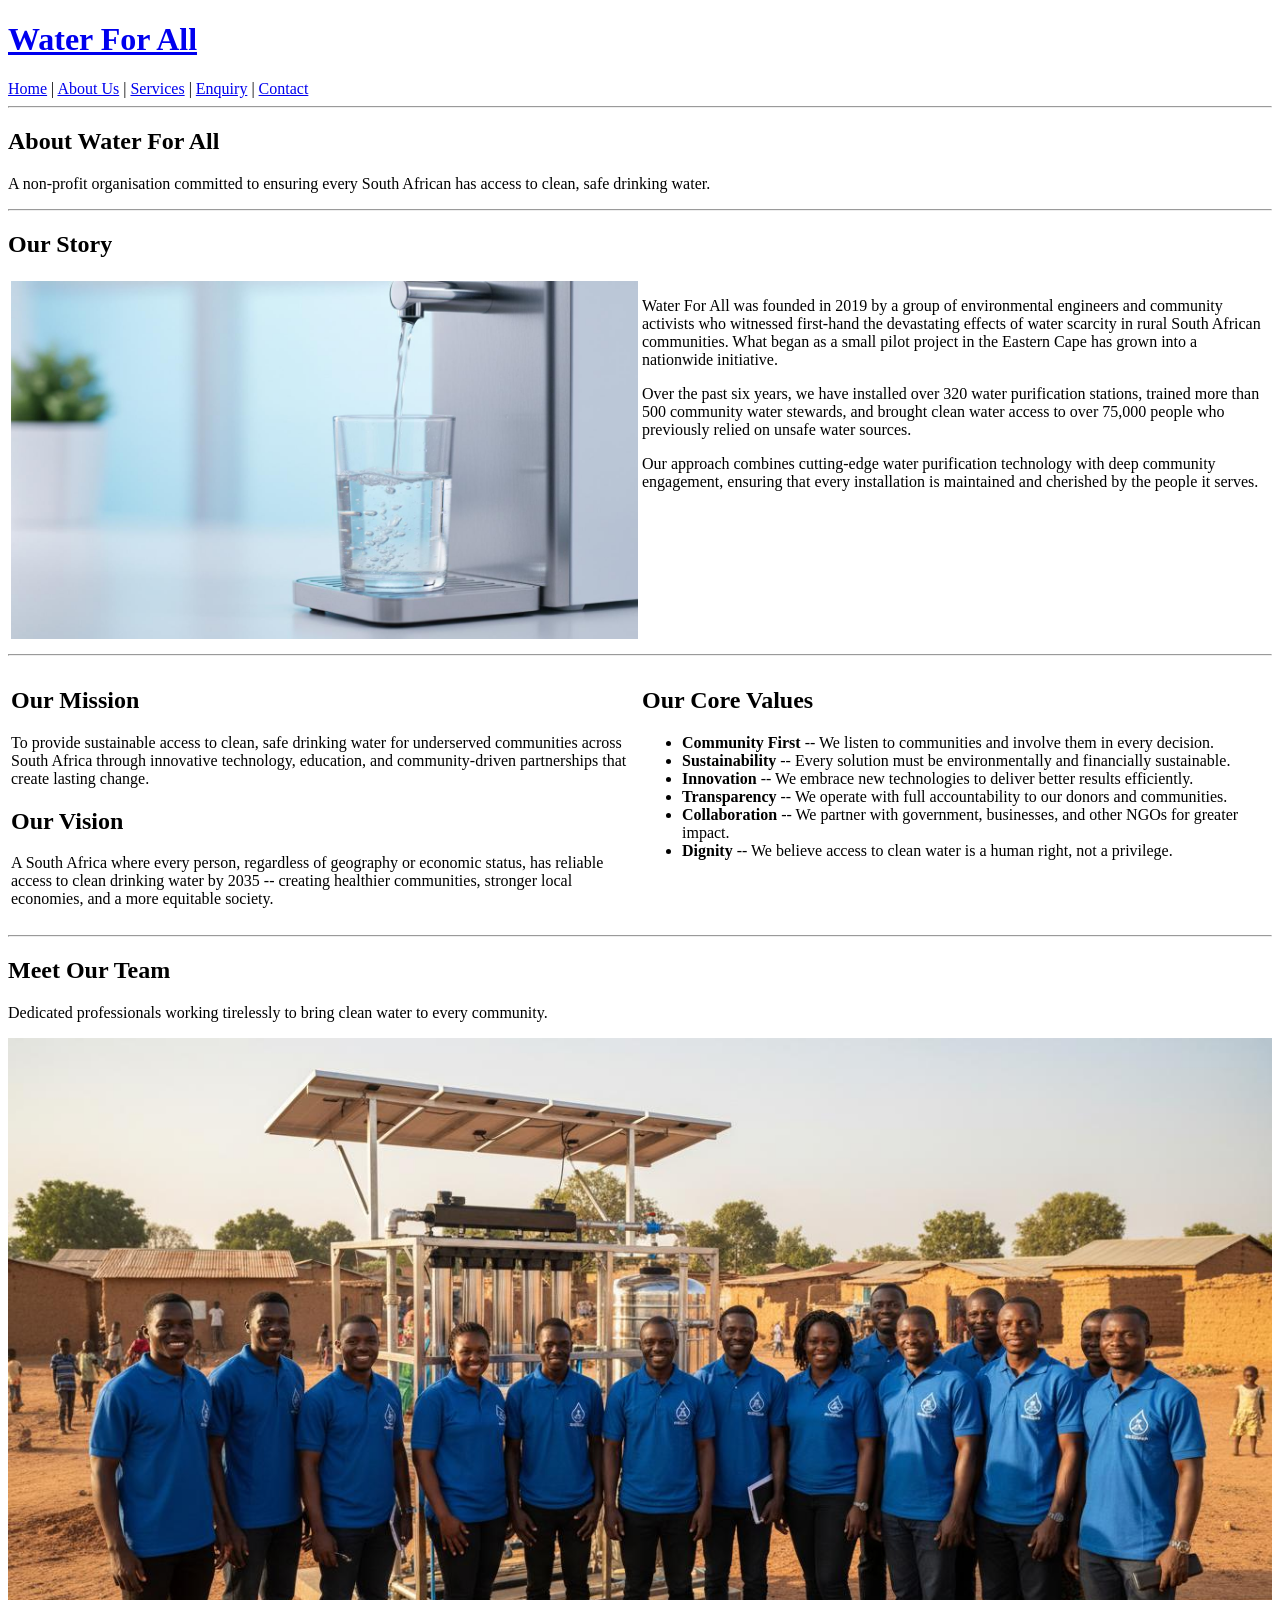
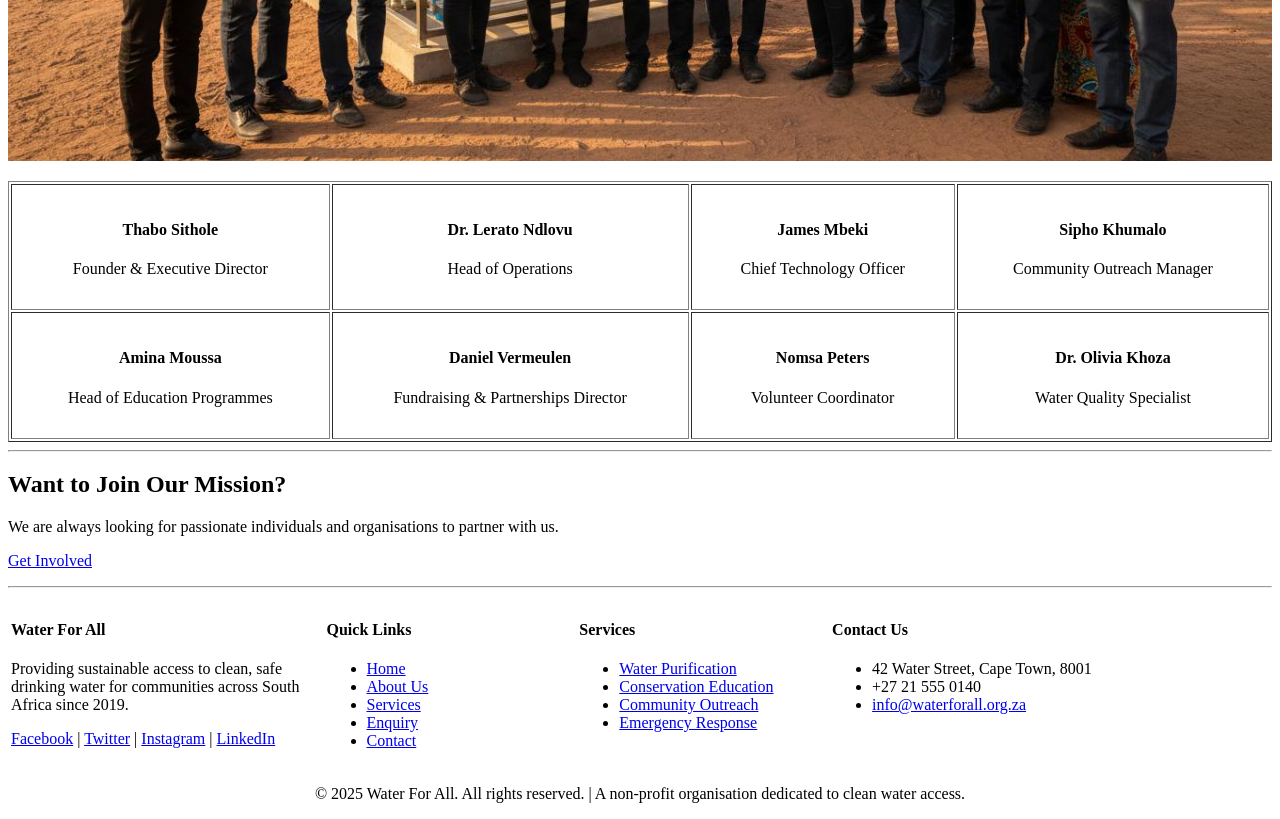
==== about.html @ b5fd282f "added multiple details such as footers,typeable  working coloms to fill in details" ====
<!DOCTYPE html>
<html lang="en">
<head>
    <meta charset="UTF-8">
    <meta name="viewport" content="width=device-width, initial-scale=1.0">
    <meta name="description" content="Learn about Water For All's mission, vision, history, and the team behind our clean water initiatives.">
    <title>About Us | Water For All</title>
</head>
<body>

<!-- ==================== HEADER ==================== -->
<header>
    <a href="index.html">
        <h1>Water For All</h1>
    </a>
    <nav>
        <a href="index.html">Home</a> |
        <a href="about.html">About Us</a> |
        <a href="services.html">Services</a> |
        <a href="enquiry.html">Enquiry</a> |
        <a href="contact.html">Contact</a>
    </nav>
    <hr>
</header>

<!-- ==================== MAIN CONTENT ==================== -->
<main>

    <!-- Page Title -->
    <section>
        <h1>About Water For All</h1>
        <p>A non-profit organisation committed to ensuring every South African has access to clean, safe drinking water.</p>
    </section>

    <hr>

    <!-- History & Mission -->
    <section>
        <h2>Our Story</h2>
        <table width="100%">
            <tr>
                <td width="50%" valign="top">
                    <img src="images/about-water.jpg" alt="Clean water being poured into a glass from a filtration system" width="100%">
                </td>
                <td width="50%" valign="top">
                    <p>Water For All was founded in 2019 by a group of environmental engineers and community activists who witnessed first-hand the devastating effects of water scarcity in rural South African communities. What began as a small pilot project in the Eastern Cape has grown into a nationwide initiative.</p>
                    <p>Over the past six years, we have installed over 320 water purification stations, trained more than 500 community water stewards, and brought clean water access to over 75,000 people who previously relied on unsafe water sources.</p>
                    <p>Our approach combines cutting-edge water purification technology with deep community engagement, ensuring that every installation is maintained and cherished by the people it serves.</p>
                </td>
            </tr>
        </table>
    </section>

    <hr>

    <!-- Mission & Vision -->
    <section>
        <table width="100%">
            <tr>
                <td width="50%" valign="top">
                    <h2>Our Mission</h2>
                    <p>To provide sustainable access to clean, safe drinking water for underserved communities across South Africa through innovative technology, education, and community-driven partnerships that create lasting change.</p>
                    <h2>Our Vision</h2>
                    <p>A South Africa where every person, regardless of geography or economic status, has reliable access to clean drinking water by 2035 -- creating healthier communities, stronger local economies, and a more equitable society.</p>
                </td>
                <td width="50%" valign="top">
                    <h2>Our Core Values</h2>
                    <ul>
                        <li><strong>Community First</strong> -- We listen to communities and involve them in every decision.</li>
                        <li><strong>Sustainability</strong> -- Every solution must be environmentally and financially sustainable.</li>
                        <li><strong>Innovation</strong> -- We embrace new technologies to deliver better results efficiently.</li>
                        <li><strong>Transparency</strong> -- We operate with full accountability to our donors and communities.</li>
                        <li><strong>Collaboration</strong> -- We partner with government, businesses, and other NGOs for greater impact.</li>
                        <li><strong>Dignity</strong> -- We believe access to clean water is a human right, not a privilege.</li>
                    </ul>
                </td>
            </tr>
        </table>
    </section>

    <hr>

    <!-- Team Section -->
    <section>
        <h2>Meet Our Team</h2>
        <p>Dedicated professionals working tirelessly to bring clean water to every community.</p>
        <p><img src="images/team.jpg" alt="Water For All team members standing in front of water purification equipment" width="100%"></p>
        <table border="1" cellpadding="15" width="100%">
            <tr>
                <td align="center">
                    <h4>Thabo Sithole</h4>
                    <p>Founder &amp; Executive Director</p>
                </td>
                <td align="center">
                    <h4>Dr. Lerato Ndlovu</h4>
                    <p>Head of Operations</p>
                </td>
                <td align="center">
                    <h4>James Mbeki</h4>
                    <p>Chief Technology Officer</p>
                </td>
                <td align="center">
                    <h4>Sipho Khumalo</h4>
                    <p>Community Outreach Manager</p>
                </td>
            </tr>
            <tr>
                <td align="center">
                    <h4>Amina Moussa</h4>
                    <p>Head of Education Programmes</p>
                </td>
                <td align="center">
                    <h4>Daniel Vermeulen</h4>
                    <p>Fundraising &amp; Partnerships Director</p>
                </td>
                <td align="center">
                    <h4>Nomsa Peters</h4>
                    <p>Volunteer Coordinator</p>
                </td>
                <td align="center">
                    <h4>Dr. Olivia Khoza</h4>
                    <p>Water Quality Specialist</p>
                </td>
            </tr>
        </table>
    </section>

    <hr>

    <!-- Call-to-Action -->
    <section>
        <h2>Want to Join Our Mission?</h2>
        <p>We are always looking for passionate individuals and organisations to partner with us.</p>
        <p><a href="enquiry.html">Get Involved</a></p>
    </section>

</main>

<hr>

<!-- ==================== FOOTER ==================== -->
<footer>
    <table width="100%">
        <tr>
            <td valign="top" width="25%">
                <h4>Water For All</h4>
                <p>Providing sustainable access to clean, safe drinking water for communities across South Africa since 2019.</p>
                <p>
                    <a href="#">Facebook</a> |
                    <a href="#">Twitter</a> |
                    <a href="#">Instagram</a> |
                    <a href="#">LinkedIn</a>
                </p>
            </td>
            <td valign="top" width="20%">
                <h4>Quick Links</h4>
                <ul>
                    <li><a href="index.html">Home</a></li>
                    <li><a href="about.html">About Us</a></li>
                    <li><a href="services.html">Services</a></li>
                    <li><a href="enquiry.html">Enquiry</a></li>
                    <li><a href="contact.html">Contact</a></li>
                </ul>
            </td>
            <td valign="top" width="20%">
                <h4>Services</h4>
                <ul>
                    <li><a href="services.html">Water Purification</a></li>
                    <li><a href="services.html">Conservation Education</a></li>
                    <li><a href="services.html">Community Outreach</a></li>
                    <li><a href="services.html">Emergency Response</a></li>
                </ul>
            </td>
            <td valign="top" width="35%">
                <h4>Contact Us</h4>
                <ul>
                    <li>42 Water Street, Cape Town, 8001</li>
                    <li>+27 21 555 0140</li>
                    <li><a href="mailto:info@waterforall.org.za">info@waterforall.org.za</a></li>
                </ul>
            </td>
        </tr>
    </table>
    <p align="center">&copy; 2025 Water For All. All rights reserved. | A non-profit organisation dedicated to clean water access.</p>
</footer>

</body>
</html>
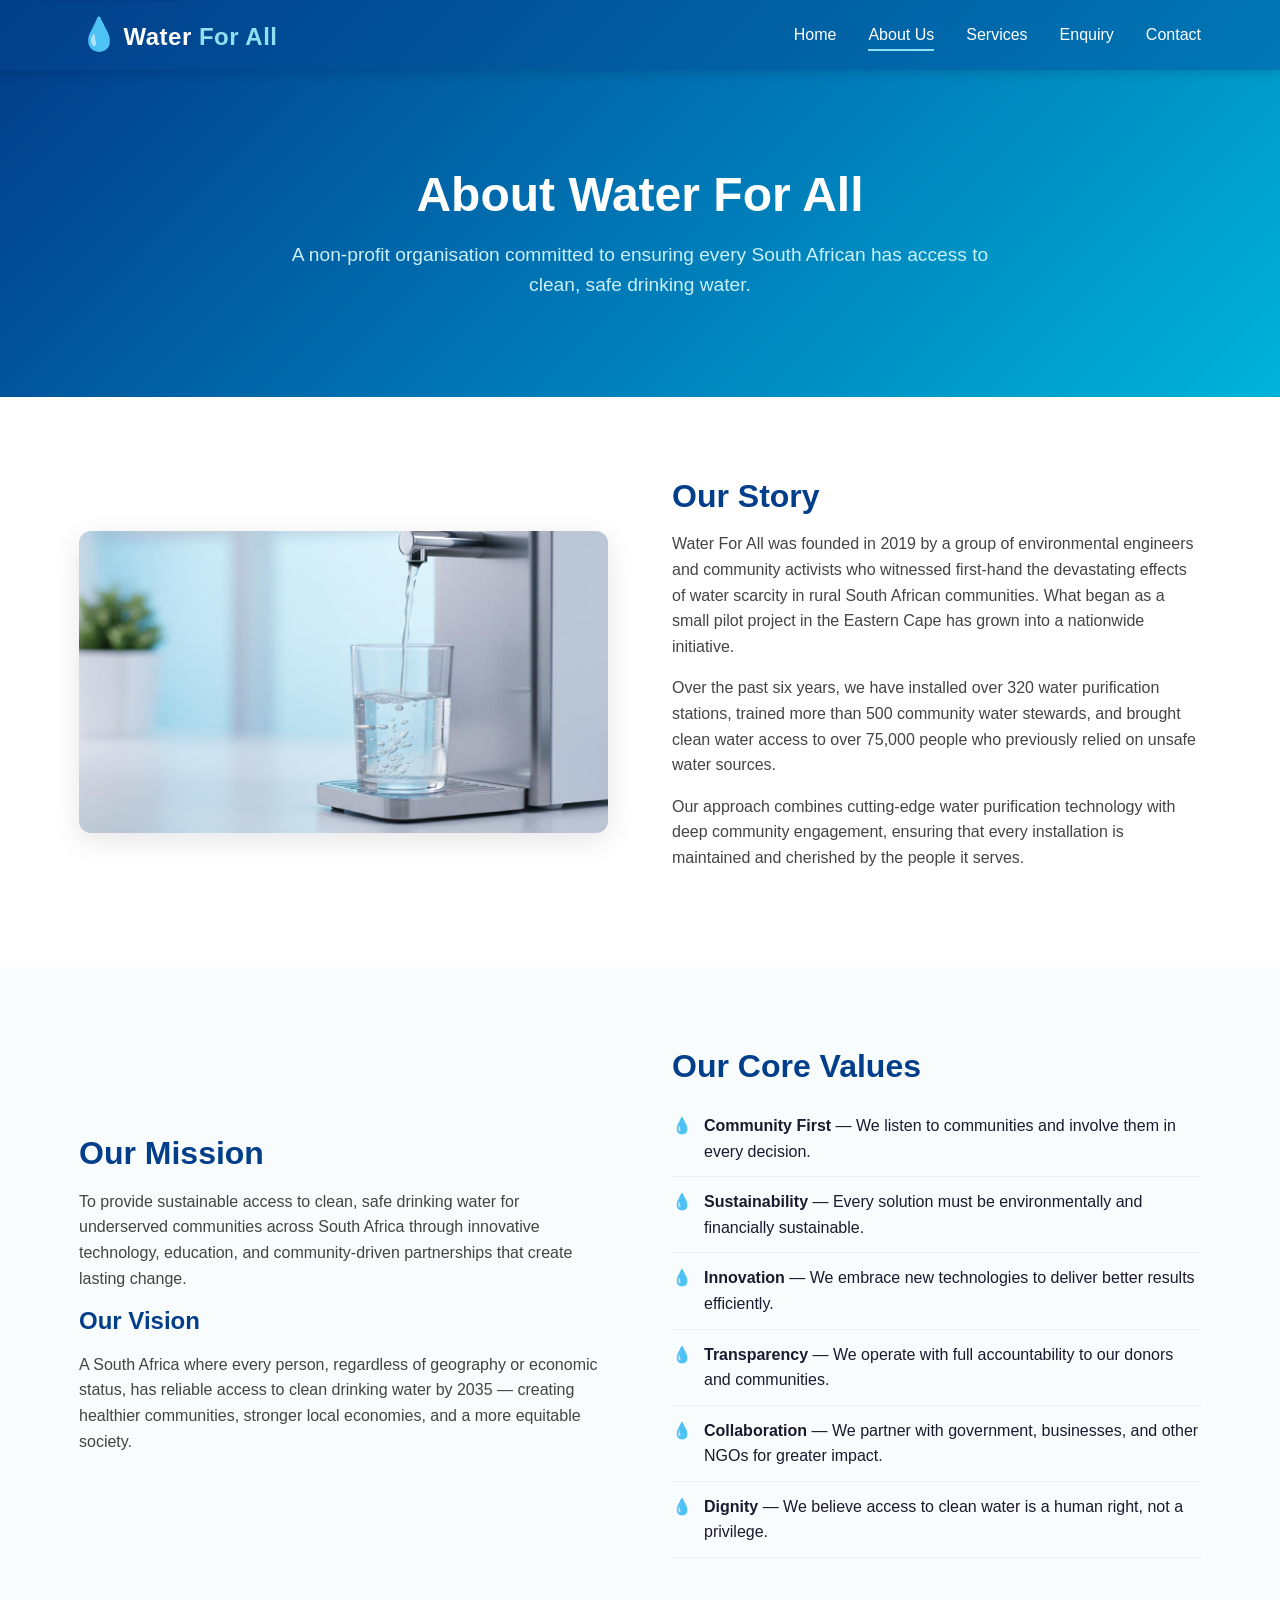
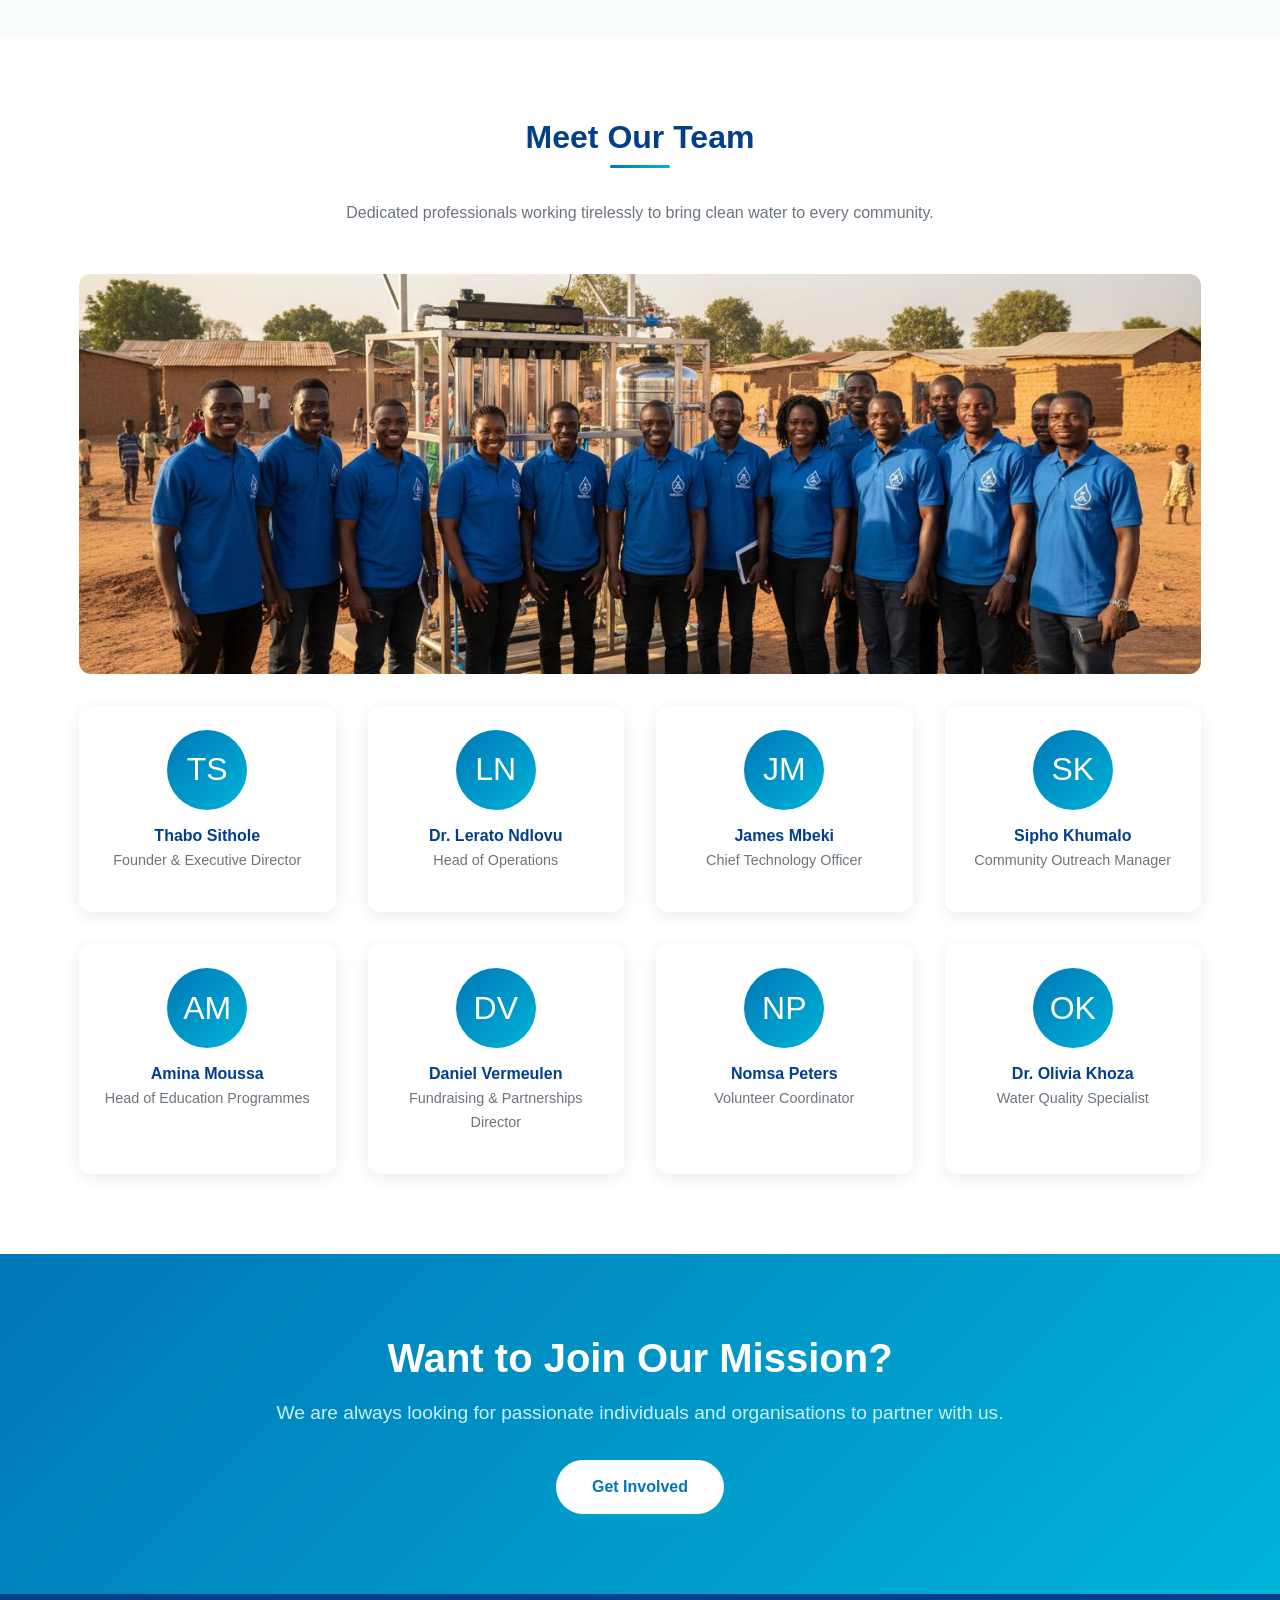
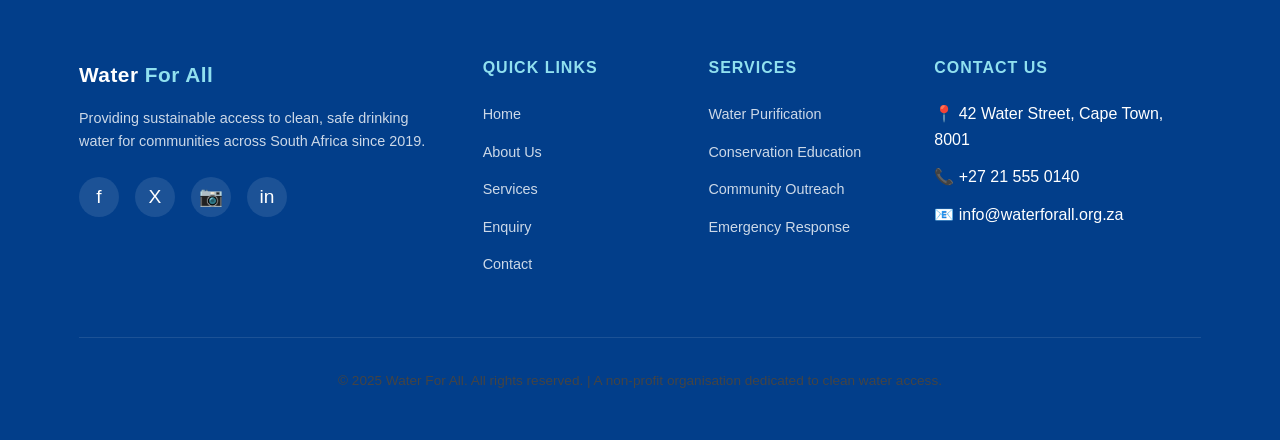
==== commit ffaf68c6: "updated all the code changed the background,etc this business is purely fictional all pictures are a" ====
--- a/about.html
+++ b/about.html
@@ -1,188 +1,214 @@
 <!DOCTYPE html>
+<!--
+    Water For All - About Us Page (about.html)
+    Displays the organisation's history, mission, vision,
+    values, and team members.
+-->
 <html lang="en">
 <head>
     <meta charset="UTF-8">
     <meta name="viewport" content="width=device-width, initial-scale=1.0">
     <meta name="description" content="Learn about Water For All's mission, vision, history, and the team behind our clean water initiatives.">
     <title>About Us | Water For All</title>
+    <link rel="stylesheet" href="css/style.css">
 </head>
 <body>
-
-<!-- ==================== HEADER ==================== -->
-<header>
-    <a href="index.html">
-        <h1>Water For All</h1>
-    </a>
-    <nav>
-        <a href="index.html">Home</a> |
-        <a href="about.html">About Us</a> |
-        <a href="services.html">Services</a> |
-        <a href="enquiry.html">Enquiry</a> |
-        <a href="contact.html">Contact</a>
-    </nav>
-    <hr>
-</header>
-
-<!-- ==================== MAIN CONTENT ==================== -->
-<main>
-
-    <!-- Page Title -->
-    <section>
-        <h1>About Water For All</h1>
-        <p>A non-profit organisation committed to ensuring every South African has access to clean, safe drinking water.</p>
-    </section>
-
-    <hr>
-
-    <!-- History & Mission -->
-    <section>
-        <h2>Our Story</h2>
-        <table width="100%">
-            <tr>
-                <td width="50%" valign="top">
-                    <img src="images/about-water.jpg" alt="Clean water being poured into a glass from a filtration system" width="100%">
-                </td>
-                <td width="50%" valign="top">
-                    <p>Water For All was founded in 2019 by a group of environmental engineers and community activists who witnessed first-hand the devastating effects of water scarcity in rural South African communities. What began as a small pilot project in the Eastern Cape has grown into a nationwide initiative.</p>
-                    <p>Over the past six years, we have installed over 320 water purification stations, trained more than 500 community water stewards, and brought clean water access to over 75,000 people who previously relied on unsafe water sources.</p>
-                    <p>Our approach combines cutting-edge water purification technology with deep community engagement, ensuring that every installation is maintained and cherished by the people it serves.</p>
-                </td>
-            </tr>
-        </table>
-    </section>
-
-    <hr>
-
-    <!-- Mission & Vision -->
-    <section>
-        <table width="100%">
-            <tr>
-                <td width="50%" valign="top">
-                    <h2>Our Mission</h2>
-                    <p>To provide sustainable access to clean, safe drinking water for underserved communities across South Africa through innovative technology, education, and community-driven partnerships that create lasting change.</p>
-                    <h2>Our Vision</h2>
-                    <p>A South Africa where every person, regardless of geography or economic status, has reliable access to clean drinking water by 2035 -- creating healthier communities, stronger local economies, and a more equitable society.</p>
-                </td>
-                <td width="50%" valign="top">
-                    <h2>Our Core Values</h2>
-                    <ul>
-                        <li><strong>Community First</strong> -- We listen to communities and involve them in every decision.</li>
-                        <li><strong>Sustainability</strong> -- Every solution must be environmentally and financially sustainable.</li>
-                        <li><strong>Innovation</strong> -- We embrace new technologies to deliver better results efficiently.</li>
-                        <li><strong>Transparency</strong> -- We operate with full accountability to our donors and communities.</li>
-                        <li><strong>Collaboration</strong> -- We partner with government, businesses, and other NGOs for greater impact.</li>
-                        <li><strong>Dignity</strong> -- We believe access to clean water is a human right, not a privilege.</li>
-                    </ul>
-                </td>
-            </tr>
-        </table>
-    </section>
-
-    <hr>
-
-    <!-- Team Section -->
-    <section>
-        <h2>Meet Our Team</h2>
-        <p>Dedicated professionals working tirelessly to bring clean water to every community.</p>
-        <p><img src="images/team.jpg" alt="Water For All team members standing in front of water purification equipment" width="100%"></p>
-        <table border="1" cellpadding="15" width="100%">
-            <tr>
-                <td align="center">
-                    <h4>Thabo Sithole</h4>
-                    <p>Founder &amp; Executive Director</p>
-                </td>
-                <td align="center">
-                    <h4>Dr. Lerato Ndlovu</h4>
-                    <p>Head of Operations</p>
-                </td>
-                <td align="center">
-                    <h4>James Mbeki</h4>
-                    <p>Chief Technology Officer</p>
-                </td>
-                <td align="center">
-                    <h4>Sipho Khumalo</h4>
-                    <p>Community Outreach Manager</p>
-                </td>
-            </tr>
-            <tr>
-                <td align="center">
-                    <h4>Amina Moussa</h4>
-                    <p>Head of Education Programmes</p>
-                </td>
-                <td align="center">
-                    <h4>Daniel Vermeulen</h4>
-                    <p>Fundraising &amp; Partnerships Director</p>
-                </td>
-                <td align="center">
-                    <h4>Nomsa Peters</h4>
-                    <p>Volunteer Coordinator</p>
-                </td>
-                <td align="center">
-                    <h4>Dr. Olivia Khoza</h4>
-                    <p>Water Quality Specialist</p>
-                </td>
-            </tr>
-        </table>
-    </section>
-
-    <hr>
-
-    <!-- Call-to-Action -->
-    <section>
-        <h2>Want to Join Our Mission?</h2>
-        <p>We are always looking for passionate individuals and organisations to partner with us.</p>
-        <p><a href="enquiry.html">Get Involved</a></p>
-    </section>
-
-</main>
-
-<hr>
-
-<!-- ==================== FOOTER ==================== -->
-<footer>
-    <table width="100%">
-        <tr>
-            <td valign="top" width="25%">
-                <h4>Water For All</h4>
-                <p>Providing sustainable access to clean, safe drinking water for communities across South Africa since 2019.</p>
-                <p>
-                    <a href="#">Facebook</a> |
-                    <a href="#">Twitter</a> |
-                    <a href="#">Instagram</a> |
-                    <a href="#">LinkedIn</a>
-                </p>
-            </td>
-            <td valign="top" width="20%">
-                <h4>Quick Links</h4>
-                <ul>
+    <a href="#main-content" class="skip-link">Skip to main content</a>
+
+    <!-- ==================== HEADER ==================== -->
+    <header class="site-header">
+        <div class="container header-container">
+            <div class="logo">
+                <a href="index.html">
+                    <span class="logo-icon">&#128167;</span>
+                    <span class="logo-text">Water <span>For All</span></span>
+                </a>
+            </div>
+            <button class="menu-toggle" aria-label="Toggle navigation menu">&#9776;</button>
+            <nav class="main-nav" aria-label="Main navigation">
+                <ul class="nav-list">
                     <li><a href="index.html">Home</a></li>
-                    <li><a href="about.html">About Us</a></li>
+                    <li><a href="about.html" class="active">About Us</a></li>
                     <li><a href="services.html">Services</a></li>
                     <li><a href="enquiry.html">Enquiry</a></li>
                     <li><a href="contact.html">Contact</a></li>
                 </ul>
-            </td>
-            <td valign="top" width="20%">
-                <h4>Services</h4>
-                <ul>
-                    <li><a href="services.html">Water Purification</a></li>
-                    <li><a href="services.html">Conservation Education</a></li>
-                    <li><a href="services.html">Community Outreach</a></li>
-                    <li><a href="services.html">Emergency Response</a></li>
-                </ul>
-            </td>
-            <td valign="top" width="35%">
-                <h4>Contact Us</h4>
-                <ul>
-                    <li>42 Water Street, Cape Town, 8001</li>
-                    <li>+27 21 555 0140</li>
-                    <li><a href="mailto:info@waterforall.org.za">info@waterforall.org.za</a></li>
-                </ul>
-            </td>
-        </tr>
-    </table>
-    <p align="center">&copy; 2025 Water For All. All rights reserved. | A non-profit organisation dedicated to clean water access.</p>
-</footer>
-
+            </nav>
+        </div>
+    </header>
+
+    <main id="main-content">
+
+        <!-- ==================== ABOUT HERO ==================== -->
+        <section class="about-hero" aria-label="About us introduction">
+            <div class="container">
+                <h1>About Water For All</h1>
+                <p>A non-profit organisation committed to ensuring every South African has access to clean, safe drinking water.</p>
+            </div>
+        </section>
+
+        <!-- ==================== HISTORY & MISSION ==================== -->
+        <section class="section" aria-label="Our history and mission">
+            <div class="container">
+                <div class="about-content">
+                    <!-- Left: Image -->
+                    <div class="about-image">
+                        <img src="images/about-water.jpg" alt="Clean water being poured into a glass from a filtration system">
+                    </div>
+                    <!-- Right: Text content -->
+                    <div class="about-text">
+                        <h2>Our Story</h2>
+                        <p>Water For All was founded in 2019 by a group of environmental engineers and community activists who witnessed first-hand the devastating effects of water scarcity in rural South African communities. What began as a small pilot project in the Eastern Cape has grown into a nationwide initiative.</p>
+                        <p>Over the past six years, we have installed over 320 water purification stations, trained more than 500 community water stewards, and brought clean water access to over 75,000 people who previously relied on unsafe water sources.</p>
+                        <p>Our approach combines cutting-edge water purification technology with deep community engagement, ensuring that every installation is maintained and cherished by the people it serves.</p>
+                    </div>
+                </div>
+            </div>
+        </section>
+
+        <!-- ==================== MISSION & VISION ==================== -->
+        <section class="section section-light" aria-label="Mission and vision">
+            <div class="container">
+                <div class="about-content">
+                    <!-- Left: Mission -->
+                    <div class="about-text">
+                        <h2>Our Mission</h2>
+                        <p>To provide sustainable access to clean, safe drinking water for underserved communities across South Africa through innovative technology, education, and community-driven partnerships that create lasting change.</p>
+                        <h3>Our Vision</h3>
+                        <p>A South Africa where every person, regardless of geography or economic status, has reliable access to clean drinking water by 2035 — creating healthier communities, stronger local economies, and a more equitable society.</p>
+                    </div>
+                    <!-- Right: Values list -->
+                    <div class="about-text">
+                        <h2>Our Core Values</h2>
+                        <ul class="values-list">
+                            <li><strong>Community First</strong> — We listen to communities and involve them in every decision.</li>
+                            <li><strong>Sustainability</strong> — Every solution must be environmentally and financially sustainable.</li>
+                            <li><strong>Innovation</strong> — We embrace new technologies to deliver better results efficiently.</li>
+                            <li><strong>Transparency</strong> — We operate with full accountability to our donors and communities.</li>
+                            <li><strong>Collaboration</strong> — We partner with government, businesses, and other NGOs for greater impact.</li>
+                            <li><strong>Dignity</strong> — We believe access to clean water is a human right, not a privilege.</li>
+                        </ul>
+                    </div>
+                </div>
+            </div>
+        </section>
+
+        <!-- ==================== TEAM SECTION ==================== -->
+        <section class="section" aria-label="Our team">
+            <div class="container">
+                <div class="section-header">
+                    <h2>Meet Our Team</h2>
+                    <p>Dedicated professionals working tirelessly to bring clean water to every community.</p>
+                </div>
+                <!-- Team photo -->
+                <div class="mb-2">
+                    <img src="images/team.jpg" alt="Water For All team members standing in front of water purification equipment" style="border-radius: 12px; width: 100%; max-height: 400px; object-fit: cover;">
+                </div>
+                <!-- Team members grid -->
+                <div class="team-grid">
+                    <article class="team-card">
+                        <div class="team-avatar">TS</div>
+                        <h4>Thabo Sithole</h4>
+                        <p>Founder &amp; Executive Director</p>
+                    </article>
+                    <article class="team-card">
+                        <div class="team-avatar">LN</div>
+                        <h4>Dr. Lerato Ndlovu</h4>
+                        <p>Head of Operations</p>
+                    </article>
+                    <article class="team-card">
+                        <div class="team-avatar">JM</div>
+                        <h4>James Mbeki</h4>
+                        <p>Chief Technology Officer</p>
+                    </article>
+                    <article class="team-card">
+                        <div class="team-avatar">SK</div>
+                        <h4>Sipho Khumalo</h4>
+                        <p>Community Outreach Manager</p>
+                    </article>
+                    <article class="team-card">
+                        <div class="team-avatar">AM</div>
+                        <h4>Amina Moussa</h4>
+                        <p>Head of Education Programmes</p>
+                    </article>
+                    <article class="team-card">
+                        <div class="team-avatar">DV</div>
+                        <h4>Daniel Vermeulen</h4>
+                        <p>Fundraising &amp; Partnerships Director</p>
+                    </article>
+                    <article class="team-card">
+                        <div class="team-avatar">NP</div>
+                        <h4>Nomsa Peters</h4>
+                        <p>Volunteer Coordinator</p>
+                    </article>
+                    <article class="team-card">
+                        <div class="team-avatar">OK</div>
+                        <h4>Dr. Olivia Khoza</h4>
+                        <p>Water Quality Specialist</p>
+                    </article>
+                </div>
+            </div>
+        </section>
+
+        <!-- ==================== CTA ==================== -->
+        <section class="cta-section" aria-label="Join our mission">
+            <div class="container">
+                <h2>Want to Join Our Mission?</h2>
+                <p>We are always looking for passionate individuals and organisations to partner with us.</p>
+                <a href="enquiry.html" class="btn btn-primary" style="background: #fff; color: #0077B6;">Get Involved</a>
+            </div>
+        </section>
+
+    </main>
+
+    <!-- ==================== FOOTER ==================== -->
+    <footer class="site-footer">
+        <div class="container">
+            <div class="footer-grid">
+                <div class="footer-brand">
+                    <span class="logo-text">Water <span>For All</span></span>
+                    <p>Providing sustainable access to clean, safe drinking water for communities across South Africa since 2019.</p>
+                    <div class="footer-social">
+                        <a href="#" class="social-icon" aria-label="Facebook">f</a>
+                        <a href="#" class="social-icon" aria-label="Twitter">X</a>
+                        <a href="#" class="social-icon" aria-label="Instagram">&#128247;</a>
+                        <a href="#" class="social-icon" aria-label="LinkedIn">in</a>
+                    </div>
+                </div>
+                <div class="footer-links">
+                    <h4>Quick Links</h4>
+                    <ul>
+                        <li><a href="index.html">Home</a></li>
+                        <li><a href="about.html">About Us</a></li>
+                        <li><a href="services.html">Services</a></li>
+                        <li><a href="enquiry.html">Enquiry</a></li>
+                        <li><a href="contact.html">Contact</a></li>
+                    </ul>
+                </div>
+                <div class="footer-links">
+                    <h4>Services</h4>
+                    <ul>
+                        <li><a href="services.html">Water Purification</a></li>
+                        <li><a href="services.html">Conservation Education</a></li>
+                        <li><a href="services.html">Community Outreach</a></li>
+                        <li><a href="services.html">Emergency Response</a></li>
+                    </ul>
+                </div>
+                <div class="footer-links">
+                    <h4>Contact Us</h4>
+                    <ul>
+                        <li>&#128205; 42 Water Street, Cape Town, 8001</li>
+                        <li>&#128222; +27 21 555 0140</li>
+                        <li>&#128231; info@waterforall.org.za</li>
+                    </ul>
+                </div>
+            </div>
+            <div class="footer-bottom">
+                <p>&copy; 2025 Water For All. All rights reserved. | A non-profit organisation dedicated to clean water access.</p>
+            </div>
+        </div>
+    </footer>
+
+    <script src="js/main.js"></script>
 </body>
 </html>
--- a/css/style.css
+++ b/css/style.css
@@ -0,0 +1,1048 @@
+/* ============================================================
+   Water For All - Main Stylesheet
+   Colour Palette:
+   - Primary Blue:     #0077B6 (headings, links, accents)
+   - Dark Blue:        #023E8A (dark sections, footer)
+   - Light Blue:       #90E0EF (highlights, hover states)
+   - Pale Blue:        #CAF0F8 (backgrounds, cards)
+   - Accent Teal:      #00B4D8 (buttons, CTAs)
+   - White:            #FFFFFF (text on dark)
+   - Dark Text:        #1A1A2E (body text)
+   - Grey Text:        #6C757D (captions, secondary)
+   ============================================================ */
+
+/* ---- Reset & Base Styles ---- */
+*, *::before, *::after {
+    margin: 0;
+    padding: 0;
+    box-sizing: border-box;
+}
+
+html {
+    scroll-behavior: smooth;
+}
+
+body {
+    font-family: 'Segoe UI', Tahoma, Geneva, Verdana, sans-serif;
+    font-size: 16px;
+    line-height: 1.6;
+    color: #1A1A2E;
+    background-color: #FFFFFF;
+}
+
+/* ---- Typography ---- */
+h1, h2, h3, h4, h5, h6 {
+    font-weight: 700;
+    line-height: 1.2;
+    color: #023E8A;
+    margin-bottom: 1rem;
+}
+
+h1 { font-size: 2.5rem; }
+h2 { font-size: 2rem; }
+h3 { font-size: 1.5rem; }
+
+p {
+    margin-bottom: 1rem;
+    color: #444;
+}
+
+a {
+    color: #0077B6;
+    text-decoration: none;
+    transition: color 0.3s ease;
+}
+
+a:hover {
+    color: #00B4D8;
+    text-decoration: underline;
+}
+
+img {
+    max-width: 100%;
+    height: auto;
+    display: block;
+}
+
+/* ---- Container ---- */
+.container {
+    width: 90%;
+    max-width: 1200px;
+    margin: 0 auto;
+    padding: 0 15px;
+}
+
+/* ---- Skip-to-content link for accessibility ---- */
+.skip-link {
+    position: absolute;
+    top: -40px;
+    left: 0;
+    background: #023E8A;
+    color: #fff;
+    padding: 8px 16px;
+    z-index: 10000;
+    transition: top 0.3s;
+}
+
+.skip-link:focus {
+    top: 0;
+}
+
+/* ============================================================
+   HEADER & NAVIGATION
+   ============================================================ */
+
+.site-header {
+    background: linear-gradient(135deg, #023E8A 0%, #0077B6 100%);
+    color: #fff;
+    padding: 0;
+    position: sticky;
+    top: 0;
+    z-index: 1000;
+    box-shadow: 0 2px 10px rgba(0,0,0,0.15);
+}
+
+.header-container {
+    display: flex;
+    justify-content: space-between;
+    align-items: center;
+    height: 70px;
+}
+
+/* ---- Logo ---- */
+.logo {
+    display: flex;
+    align-items: center;
+    gap: 12px;
+}
+
+.logo-icon {
+    font-size: 2rem;
+}
+
+.logo-text {
+    font-size: 1.5rem;
+    font-weight: 700;
+    color: #fff;
+    letter-spacing: 0.5px;
+}
+
+.logo-text span {
+    color: #90E0EF;
+}
+
+.logo a {
+    text-decoration: none;
+    color: inherit;
+}
+
+.logo a:hover {
+    text-decoration: none;
+}
+
+/* ---- Main Navigation ---- */
+.main-nav {
+    display: flex;
+    align-items: center;
+}
+
+.nav-list {
+    display: flex;
+    list-style: none;
+    gap: 2rem;
+}
+
+.nav-list a {
+    color: #fff;
+    font-weight: 500;
+    padding: 0.5rem 0;
+    position: relative;
+    text-decoration: none;
+}
+
+.nav-list a::after {
+    content: '';
+    position: absolute;
+    bottom: 0;
+    left: 0;
+    width: 0;
+    height: 2px;
+    background: #90E0EF;
+    transition: width 0.3s ease;
+}
+
+.nav-list a:hover::after,
+.nav-list a.active::after {
+    width: 100%;
+}
+
+.nav-list a:hover {
+    color: #90E0EF;
+    text-decoration: none;
+}
+
+/* ---- Mobile Menu Toggle ---- */
+.menu-toggle {
+    display: none;
+    background: none;
+    border: none;
+    color: #fff;
+    font-size: 1.5rem;
+    cursor: pointer;
+    padding: 0.5rem;
+}
+
+/* ============================================================
+   HERO SECTION (Homepage)
+   ============================================================ */
+
+.hero {
+    position: relative;
+    height: 80vh;
+    min-height: 500px;
+    display: flex;
+    align-items: center;
+    justify-content: center;
+    text-align: center;
+    overflow: hidden;
+}
+
+.hero-bg {
+    position: absolute;
+    top: 0;
+    left: 0;
+    width: 100%;
+    height: 100%;
+    object-fit: cover;
+    z-index: 0;
+}
+
+.hero-overlay {
+    position: absolute;
+    top: 0;
+    left: 0;
+    width: 100%;
+    height: 100%;
+    background: linear-gradient(
+        180deg,
+        rgba(2, 62, 138, 0.7) 0%,
+        rgba(0, 119, 182, 0.5) 50%,
+        rgba(0, 180, 216, 0.6) 100%
+    );
+    z-index: 1;
+}
+
+.hero-content {
+    position: relative;
+    z-index: 2;
+    max-width: 800px;
+    padding: 2rem;
+    color: #fff;
+}
+
+.hero h1 {
+    font-size: 3.5rem;
+    color: #fff;
+    margin-bottom: 1rem;
+    text-shadow: 2px 2px 4px rgba(0,0,0,0.3);
+}
+
+.hero-tagline {
+    font-size: 1.35rem;
+    margin-bottom: 2rem;
+    color: #CAF0F8;
+    text-shadow: 1px 1px 2px rgba(0,0,0,0.3);
+}
+
+/* ---- Buttons ---- */
+.btn {
+    display: inline-block;
+    padding: 14px 36px;
+    border-radius: 50px;
+    font-weight: 600;
+    font-size: 1rem;
+    text-align: center;
+    cursor: pointer;
+    transition: all 0.3s ease;
+    border: none;
+    text-decoration: none;
+}
+
+.btn:hover {
+    text-decoration: none;
+}
+
+.btn-primary {
+    background: linear-gradient(135deg, #00B4D8 0%, #0077B6 100%);
+    color: #fff;
+    box-shadow: 0 4px 15px rgba(0, 180, 216, 0.4);
+}
+
+.btn-primary:hover {
+    background: linear-gradient(135deg, #0077B6 0%, #00B4D8 100%);
+    color: #fff;
+    transform: translateY(-2px);
+    box-shadow: 0 6px 20px rgba(0, 180, 216, 0.5);
+}
+
+.btn-secondary {
+    background: transparent;
+    color: #fff;
+    border: 2px solid #fff;
+    margin-left: 1rem;
+}
+
+.btn-secondary:hover {
+    background: #fff;
+    color: #0077B6;
+    transform: translateY(-2px);
+}
+
+/* ============================================================
+   SECTION STYLES
+   ============================================================ */
+
+.section {
+    padding: 5rem 0;
+}
+
+.section-header {
+    text-align: center;
+    margin-bottom: 3rem;
+}
+
+.section-header h2 {
+    position: relative;
+    display: inline-block;
+    padding-bottom: 0.75rem;
+}
+
+.section-header h2::after {
+    content: '';
+    position: absolute;
+    bottom: 0;
+    left: 50%;
+    transform: translateX(-50%);
+    width: 60px;
+    height: 3px;
+    background: linear-gradient(90deg, #0077B6, #00B4D8);
+    border-radius: 2px;
+}
+
+.section-header p {
+    max-width: 600px;
+    margin: 1rem auto 0;
+    color: #6C757D;
+}
+
+/* Light and Dark section variants */
+.section-light {
+    background-color: #F8FCFD;
+}
+
+.section-dark {
+    background: linear-gradient(135deg, #023E8A 0%, #0077B6 100%);
+    color: #fff;
+}
+
+.section-dark h2,
+.section-dark h3 {
+    color: #fff;
+}
+
+.section-dark p {
+    color: rgba(255,255,255,0.9);
+}
+
+/* ============================================================
+   STATS / IMPACT SECTION
+   ============================================================ */
+
+.stats-grid {
+    display: grid;
+    grid-template-columns: repeat(4, 1fr);
+    gap: 2rem;
+    text-align: center;
+}
+
+.stat-item {
+    padding: 2rem 1rem;
+}
+
+.stat-number {
+    font-size: 3rem;
+    font-weight: 700;
+    color: #90E0EF;
+    display: block;
+    margin-bottom: 0.5rem;
+}
+
+.stat-label {
+    font-size: 1rem;
+    color: rgba(255,255,255,0.9);
+    text-transform: uppercase;
+    letter-spacing: 1px;
+}
+
+/* ============================================================
+   FEATURES / SERVICES GRID
+   ============================================================ */
+
+.features-grid {
+    display: grid;
+    grid-template-columns: repeat(3, 1fr);
+    gap: 2rem;
+}
+
+.feature-card {
+    background: #fff;
+    border-radius: 12px;
+    padding: 2.5rem 2rem;
+    text-align: center;
+    box-shadow: 0 4px 20px rgba(0,0,0,0.08);
+    transition: transform 0.3s ease, box-shadow 0.3s ease;
+}
+
+.feature-card:hover {
+    transform: translateY(-8px);
+    box-shadow: 0 12px 30px rgba(0,0,0,0.12);
+}
+
+.feature-icon {
+    font-size: 3rem;
+    margin-bottom: 1.5rem;
+    display: block;
+}
+
+.feature-card h3 {
+    color: #023E8A;
+    margin-bottom: 0.75rem;
+}
+
+.feature-card p {
+    color: #6C757D;
+    font-size: 0.95rem;
+}
+
+/* ============================================================
+   SERVICES PAGE CARDS
+   ============================================================ */
+
+.services-grid {
+    display: grid;
+    grid-template-columns: repeat(3, 1fr);
+    gap: 2rem;
+}
+
+.service-card {
+    background: #fff;
+    border-radius: 12px;
+    overflow: hidden;
+    box-shadow: 0 4px 20px rgba(0,0,0,0.08);
+    transition: transform 0.3s ease, box-shadow 0.3s ease;
+}
+
+.service-card:hover {
+    transform: translateY(-5px);
+    box-shadow: 0 12px 30px rgba(0,0,0,0.12);
+}
+
+.service-card img {
+    width: 100%;
+    height: 200px;
+    object-fit: cover;
+}
+
+.service-content {
+    padding: 1.5rem;
+}
+
+.service-content h3 {
+    color: #023E8A;
+    margin-bottom: 0.5rem;
+}
+
+.service-content p {
+    color: #6C757D;
+    font-size: 0.95rem;
+    margin-bottom: 1rem;
+}
+
+.service-link {
+    font-weight: 600;
+    color: #0077B6;
+}
+
+/* ============================================================
+   ABOUT PAGE STYLES
+   ============================================================ */
+
+.about-hero {
+    background: linear-gradient(135deg, #023E8A 0%, #0077B6 50%, #00B4D8 100%);
+    padding: 6rem 0;
+    text-align: center;
+    color: #fff;
+}
+
+.about-hero h1 {
+    color: #fff;
+    font-size: 3rem;
+}
+
+.about-hero p {
+    color: #CAF0F8;
+    font-size: 1.2rem;
+    max-width: 700px;
+    margin: 0 auto;
+}
+
+.about-content {
+    display: grid;
+    grid-template-columns: 1fr 1fr;
+    gap: 4rem;
+    align-items: center;
+}
+
+.about-image img {
+    border-radius: 12px;
+    box-shadow: 0 8px 30px rgba(0,0,0,0.1);
+}
+
+.about-text h2 {
+    margin-bottom: 1rem;
+}
+
+.values-list {
+    list-style: none;
+    padding: 0;
+}
+
+.values-list li {
+    padding: 0.75rem 0;
+    padding-left: 2rem;
+    position: relative;
+    border-bottom: 1px solid #eee;
+}
+
+.values-list li::before {
+    content: '\1F4A7';
+    position: absolute;
+    left: 0;
+    color: #0077B6;
+}
+
+/* Team Grid */
+.team-grid {
+    display: grid;
+    grid-template-columns: repeat(4, 1fr);
+    gap: 2rem;
+}
+
+.team-card {
+    text-align: center;
+    padding: 1.5rem;
+    background: #fff;
+    border-radius: 12px;
+    box-shadow: 0 4px 15px rgba(0,0,0,0.08);
+}
+
+.team-avatar {
+    width: 80px;
+    height: 80px;
+    border-radius: 50%;
+    background: linear-gradient(135deg, #0077B6, #00B4D8);
+    display: flex;
+    align-items: center;
+    justify-content: center;
+    margin: 0 auto 1rem;
+    font-size: 2rem;
+    color: #fff;
+}
+
+.team-card h4 {
+    color: #023E8A;
+    margin-bottom: 0.25rem;
+}
+
+.team-card p {
+    color: #6C757D;
+    font-size: 0.9rem;
+}
+
+/* ============================================================
+   CTA SECTION
+   ============================================================ */
+
+.cta-section {
+    background: linear-gradient(135deg, #0077B6 0%, #00B4D8 100%);
+    padding: 5rem 0;
+    text-align: center;
+    color: #fff;
+}
+
+.cta-section h2 {
+    color: #fff;
+    font-size: 2.5rem;
+    margin-bottom: 1rem;
+}
+
+.cta-section p {
+    color: #CAF0F8;
+    font-size: 1.2rem;
+    margin-bottom: 2rem;
+}
+
+/* ============================================================
+   CONTACT PAGE
+   ============================================================ */
+
+.contact-grid {
+    display: grid;
+    grid-template-columns: 1fr 1fr;
+    gap: 4rem;
+}
+
+.contact-info h3 {
+    margin-bottom: 1.5rem;
+}
+
+.contact-details {
+    list-style: none;
+    padding: 0;
+}
+
+.contact-details li {
+    padding: 1rem 0;
+    padding-left: 2.5rem;
+    position: relative;
+    border-bottom: 1px solid #eee;
+}
+
+.contact-details li:last-child {
+    border-bottom: none;
+}
+
+.contact-icon {
+    position: absolute;
+    left: 0;
+    font-size: 1.3rem;
+}
+
+/* ---- Contact Form ---- */
+.contact-form {
+    background: #F8FCFD;
+    padding: 2.5rem;
+    border-radius: 12px;
+}
+
+.form-group {
+    margin-bottom: 1.5rem;
+}
+
+.form-group label {
+    display: block;
+    margin-bottom: 0.5rem;
+    font-weight: 600;
+    color: #023E8A;
+}
+
+.form-group input,
+.form-group textarea,
+.form-group select {
+    width: 100%;
+    padding: 12px 16px;
+    border: 2px solid #E0E0E0;
+    border-radius: 8px;
+    font-size: 1rem;
+    font-family: inherit;
+    transition: border-color 0.3s ease, box-shadow 0.3s ease;
+}
+
+.form-group input:focus,
+.form-group textarea:focus,
+.form-group select:focus {
+    outline: none;
+    border-color: #0077B6;
+    box-shadow: 0 0 0 3px rgba(0, 119, 182, 0.1);
+}
+
+.form-group textarea {
+    resize: vertical;
+    min-height: 120px;
+}
+
+.form-error {
+    color: #DC3545;
+    font-size: 0.85rem;
+    margin-top: 0.25rem;
+    display: none;
+}
+
+.form-group.has-error input,
+.form-group.has-error textarea,
+.form-group.has-error select {
+    border-color: #DC3545;
+}
+
+.form-group.has-error .form-error {
+    display: block;
+}
+
+/* ---- Locations ---- */
+.locations-grid {
+    display: grid;
+    grid-template-columns: repeat(3, 1fr);
+    gap: 2rem;
+    margin-top: 3rem;
+}
+
+.location-card {
+    background: #fff;
+    padding: 2rem;
+    border-radius: 12px;
+    box-shadow: 0 4px 15px rgba(0,0,0,0.08);
+    text-align: center;
+}
+
+.location-icon {
+    font-size: 2.5rem;
+    margin-bottom: 1rem;
+    display: block;
+}
+
+.location-card h4 {
+    color: #023E8A;
+    margin-bottom: 0.5rem;
+}
+
+.location-card address {
+    font-style: normal;
+    color: #6C757D;
+    font-size: 0.95rem;
+}
+
+/* Map placeholder */
+.map-container {
+    width: 100%;
+    height: 400px;
+    background: linear-gradient(135deg, #CAF0F8 0%, #90E0EF 100%);
+    border-radius: 12px;
+    display: flex;
+    align-items: center;
+    justify-content: center;
+    margin-top: 3rem;
+    position: relative;
+    overflow: hidden;
+}
+
+.map-placeholder {
+    text-align: center;
+    color: #023E8A;
+}
+
+.map-placeholder-icon {
+    font-size: 4rem;
+    display: block;
+    margin-bottom: 1rem;
+}
+
+/* ============================================================
+   ENQUIRY PAGE
+   ============================================================ */
+
+.enquiry-layout {
+    display: grid;
+    grid-template-columns: 1fr 1fr;
+    gap: 4rem;
+    align-items: start;
+}
+
+.enquiry-intro {
+    padding-top: 1rem;
+}
+
+.enquiry-intro h2 {
+    margin-bottom: 1rem;
+}
+
+.enquiry-types {
+    margin-top: 2rem;
+}
+
+.enquiry-type {
+    display: flex;
+    align-items: flex-start;
+    gap: 1rem;
+    padding: 1.5rem;
+    background: #F8FCFD;
+    border-radius: 10px;
+    margin-bottom: 1rem;
+    border-left: 4px solid #0077B6;
+}
+
+.enquiry-type-icon {
+    font-size: 2rem;
+    flex-shrink: 0;
+}
+
+.enquiry-type h4 {
+    color: #023E8A;
+    margin-bottom: 0.25rem;
+}
+
+.enquiry-type p {
+    color: #6C757D;
+    font-size: 0.9rem;
+    margin-bottom: 0;
+}
+
+.radio-group {
+    display: flex;
+    gap: 1.5rem;
+    flex-wrap: wrap;
+}
+
+.radio-group label {
+    display: flex;
+    align-items: center;
+    gap: 0.5rem;
+    font-weight: 400;
+    color: #444;
+    cursor: pointer;
+}
+
+.radio-group input[type="radio"] {
+    width: auto;
+    accent-color: #0077B6;
+}
+
+/* ============================================================
+   FOOTER
+   ============================================================ */
+
+.site-footer {
+    background: #023E8A;
+    color: #fff;
+    padding: 4rem 0 2rem;
+}
+
+.footer-grid {
+    display: grid;
+    grid-template-columns: 2fr 1fr 1fr 1.5fr;
+    gap: 3rem;
+    margin-bottom: 3rem;
+}
+
+.footer-brand .logo-text {
+    font-size: 1.3rem;
+    margin-bottom: 1rem;
+    display: block;
+}
+
+.footer-brand p {
+    color: rgba(255,255,255,0.8);
+    font-size: 0.9rem;
+}
+
+.footer-links h4 {
+    color: #90E0EF;
+    font-size: 1rem;
+    text-transform: uppercase;
+    letter-spacing: 1px;
+    margin-bottom: 1.5rem;
+}
+
+.footer-links ul {
+    list-style: none;
+}
+
+.footer-links li {
+    margin-bottom: 0.75rem;
+}
+
+.footer-links a {
+    color: rgba(255,255,255,0.8);
+    font-size: 0.9rem;
+}
+
+.footer-links a:hover {
+    color: #90E0EF;
+}
+
+.footer-social {
+    display: flex;
+    gap: 1rem;
+    margin-top: 1.5rem;
+}
+
+.social-icon {
+    width: 40px;
+    height: 40px;
+    border-radius: 50%;
+    background: rgba(255,255,255,0.1);
+    display: flex;
+    align-items: center;
+    justify-content: center;
+    color: #fff;
+    font-size: 1.2rem;
+    transition: all 0.3s ease;
+}
+
+.social-icon:hover {
+    background: #00B4D8;
+    transform: translateY(-3px);
+    text-decoration: none;
+    color: #fff;
+}
+
+.footer-bottom {
+    border-top: 1px solid rgba(255,255,255,0.1);
+    padding-top: 2rem;
+    text-align: center;
+    color: rgba(255,255,255,0.6);
+    font-size: 0.85rem;
+}
+
+/* ============================================================
+   RESPONSIVE DESIGN
+   ============================================================ */
+
+@media (max-width: 1024px) {
+    .footer-grid {
+        grid-template-columns: 1fr 1fr;
+    }
+    
+    .team-grid {
+        grid-template-columns: repeat(2, 1fr);
+    }
+}
+
+@media (max-width: 768px) {
+    /* Mobile Navigation */
+    .menu-toggle {
+        display: block;
+    }
+    
+    .main-nav {
+        position: fixed;
+        top: 70px;
+        left: -100%;
+        width: 100%;
+        height: calc(100vh - 70px);
+        background: linear-gradient(135deg, #023E8A 0%, #0077B6 100%);
+        transition: left 0.3s ease;
+        overflow-y: auto;
+    }
+    
+    .main-nav.active {
+        left: 0;
+    }
+    
+    .nav-list {
+        flex-direction: column;
+        padding: 2rem;
+        gap: 0;
+    }
+    
+    .nav-list li {
+        border-bottom: 1px solid rgba(255,255,255,0.1);
+    }
+    
+    .nav-list a {
+        display: block;
+        padding: 1rem 0;
+    }
+    
+    /* Hero */
+    .hero h1 {
+        font-size: 2.2rem;
+    }
+    
+    .hero-tagline {
+        font-size: 1.1rem;
+    }
+    
+    .btn-secondary {
+        margin-left: 0;
+        margin-top: 1rem;
+    }
+    
+    /* Grids */
+    .stats-grid {
+        grid-template-columns: repeat(2, 1fr);
+    }
+    
+    .features-grid,
+    .services-grid {
+        grid-template-columns: 1fr;
+    }
+    
+    .about-content,
+    .contact-grid,
+    .enquiry-layout {
+        grid-template-columns: 1fr;
+        gap: 2rem;
+    }
+    
+    .locations-grid {
+        grid-template-columns: 1fr;
+    }
+    
+    .team-grid {
+        grid-template-columns: repeat(2, 1fr);
+    }
+    
+    .footer-grid {
+        grid-template-columns: 1fr;
+        text-align: center;
+    }
+    
+    .footer-social {
+        justify-content: center;
+    }
+    
+    /* Section padding */
+    .section {
+        padding: 3rem 0;
+    }
+    
+    .about-hero {
+        padding: 4rem 0;
+    }
+    
+    .about-hero h1 {
+        font-size: 2.2rem;
+    }
+}
+
+@media (max-width: 480px) {
+    .hero h1 {
+        font-size: 1.8rem;
+    }
+    
+    .stats-grid {
+        grid-template-columns: 1fr;
+    }
+    
+    .stat-number {
+        font-size: 2.5rem;
+    }
+    
+    .team-grid {
+        grid-template-columns: 1fr;
+    }
+    
+    .locations-grid {
+        grid-template-columns: 1fr;
+    }
+}
+
+/* ============================================================
+   UTILITY CLASSES
+   ============================================================ */
+
+.text-center { text-align: center; }
+.mt-1 { margin-top: 1rem; }
+.mt-2 { margin-top: 2rem; }
+.mb-1 { margin-bottom: 1rem; }
+.mb-2 { margin-bottom: 2rem; }
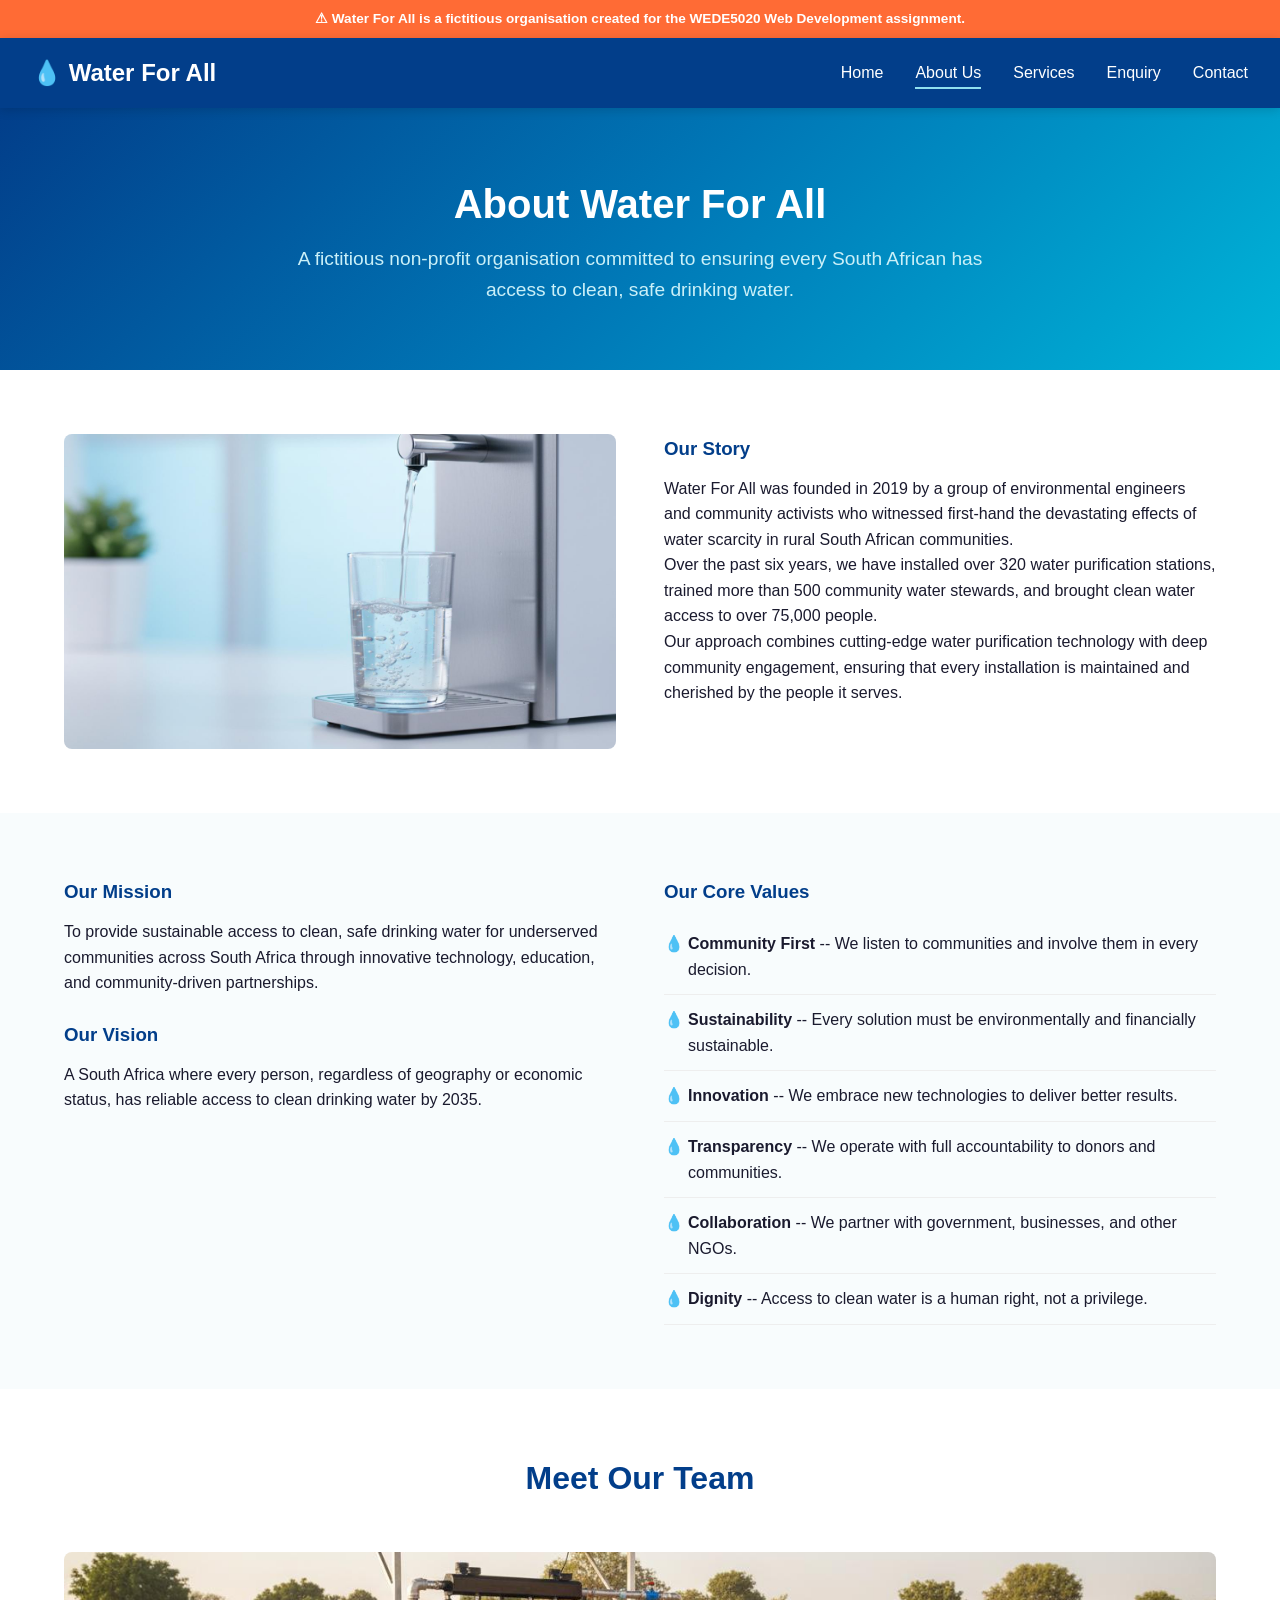
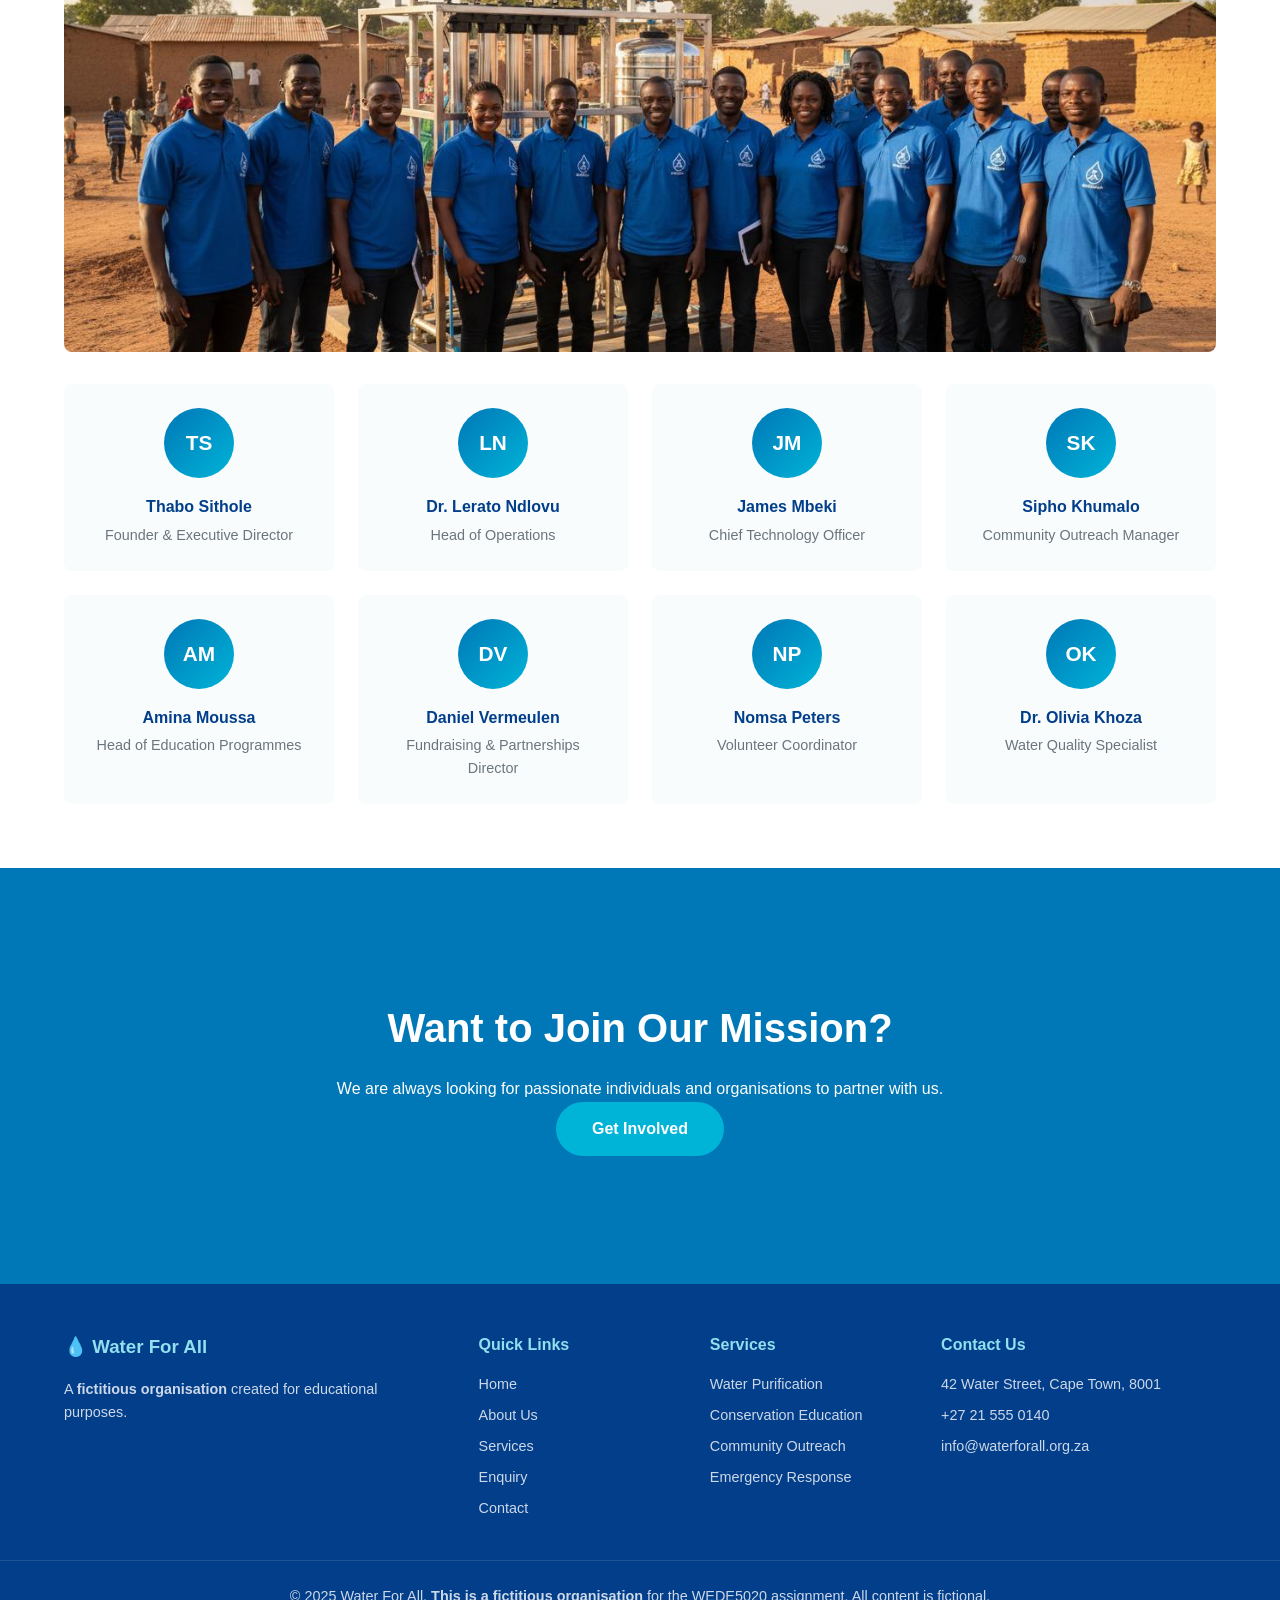
==== commit e18e472e: "added seo, and verification for emails and phone number" ====
--- a/about.html
+++ b/about.html
@@ -1,214 +1,131 @@
 <!DOCTYPE html>
-<!--
-    Water For All - About Us Page (about.html)
-    Displays the organisation's history, mission, vision,
-    values, and team members.
--->
 <html lang="en">
 <head>
     <meta charset="UTF-8">
     <meta name="viewport" content="width=device-width, initial-scale=1.0">
-    <meta name="description" content="Learn about Water For All's mission, vision, history, and the team behind our clean water initiatives.">
-    <title>About Us | Water For All</title>
-    <link rel="stylesheet" href="css/style.css">
+    <title>About Us | Water For All - Our Mission and Team</title>
+    <meta name="description" content="Learn about Water For All, a fictitious organisation dedicated to providing clean water across South Africa. Discover our mission, vision, values, and team.">
+    <meta name="keywords" content="about Water For All, mission, vision, water charity South Africa, team, clean water non-profit">
+    <link rel="canonical" href="https://waterforall.org.za/about.html">
+    <style>
+        *,*::before,*::after{margin:0;padding:0;box-sizing:border-box}
+        body{font-family:'Segoe UI',Tahoma,Geneva,Verdana,sans-serif;font-size:16px;line-height:1.6;color:#1A1A2E}
+        img{max-width:100%;height:auto;display:block;border-radius:8px}
+        a{color:#0077B6;text-decoration:none;transition:color .3s}
+        a:hover{color:#00B4D8;text-decoration:underline}
+        .fictitious-banner{background:#FF6B35;color:#fff;text-align:center;padding:.5rem;font-size:.85rem;font-weight:600}
+        header{background:#023E8A;color:#fff;padding:1rem 2rem;display:flex;justify-content:space-between;align-items:center;position:sticky;top:0;z-index:1000;box-shadow:0 2px 10px rgba(0,0,0,.15)}
+        header h1{font-size:1.5rem}header h1 a{color:#fff}header h1 a:hover{text-decoration:none}
+        nav ul{display:flex;list-style:none;gap:2rem}nav a{color:#fff;font-weight:500;padding:.5rem 0;position:relative}
+        nav a::after{content:'';position:absolute;bottom:0;left:0;width:0;height:2px;background:#90E0EF;transition:width .3s}nav a:hover::after{width:100%}nav a:hover{color:#90E0EF;text-decoration:none}nav a.active::after{width:100%}
+        #menu-checkbox{display:none}.menu-icon{display:none;cursor:pointer;font-size:1.5rem;color:#fff}
+        .page-hero{background:linear-gradient(135deg,#023E8A,#0077B6,#00B4D8);color:#fff;padding:4rem 0;text-align:center}
+        .page-hero h2{font-size:2.5rem;color:#fff}.page-hero p{color:#CAF0F8;font-size:1.2rem;max-width:700px;margin:.5rem auto 0}
+        .container{width:90%;max-width:1200px;margin:0 auto;padding:4rem 0}
+        .section-title{text-align:center;margin-bottom:3rem}.section-title h2{font-size:2rem;color:#023E8A}
+        .two-col{display:grid;grid-template-columns:1fr 1fr;gap:3rem;align-items:start}
+        .two-col h3{color:#023E8A;margin:1.5rem 0 .75rem}.two-col h3:first-child{margin-top:0}
+        .values-list{list-style:none}.values-list li{padding:.75rem 0 .75rem 1.5rem;position:relative;border-bottom:1px solid #eee}
+        .values-list li::before{content:'\1F4A7';position:absolute;left:0;color:#0077B6}
+        .team-grid{display:grid;grid-template-columns:repeat(4,1fr);gap:1.5rem}
+        .team-card{text-align:center;padding:1.5rem;background:#F8FCFD;border-radius:8px;transition:transform .3s,box-shadow .3s}
+        .team-card:hover{transform:translateY(-5px);box-shadow:0 8px 20px rgba(0,0,0,.1)}
+        .team-avatar{width:70px;height:70px;border-radius:50%;background:linear-gradient(135deg,#0077B6,#00B4D8);display:flex;align-items:center;justify-content:center;margin:0 auto 1rem;color:#fff;font-weight:700;font-size:1.3rem}
+        .team-card h4{color:#023E8A;margin-bottom:.25rem}.team-card p{color:#6C757D;font-size:.9rem}
+        .btn{display:inline-block;padding:14px 36px;border-radius:50px;font-weight:600;font-size:1rem;cursor:pointer;border:none;text-decoration:none;transition:all .3s}
+        .btn:hover{text-decoration:none;transform:translateY(-2px)}
+        .btn-primary{background:#00B4D8;color:#fff}.btn-primary:hover{background:#0077B6}
+        .cta{background:#0077B6;color:#fff;padding:4rem 0;text-align:center}.cta h2{color:#fff;font-size:2.5rem;margin-bottom:1rem}.cta>p{color:#CAF0F8;font-size:1.2rem;margin-bottom:2rem}
+        footer{background:#023E8A;color:#fff;padding:3rem 0 1rem}.footer-grid{display:grid;grid-template-columns:2fr 1fr 1fr 1.5fr;gap:3rem;max-width:1200px;margin:0 auto;width:90%}
+        footer h3,footer h4{color:#90E0EF;margin-bottom:1rem}footer p,footer li{color:rgba(255,255,255,.8);font-size:.9rem}footer ul{list-style:none}footer li{margin-bottom:.5rem}footer a{color:rgba(255,255,255,.8)}footer a:hover{color:#90E0EF}
+        .footer-bottom{text-align:center;border-top:1px solid rgba(255,255,255,.1);padding-top:1.5rem;margin-top:2rem;color:rgba(255,255,255,.6);font-size:.85rem}
+        .scroll-top{position:fixed;bottom:30px;right:30px;width:50px;height:50px;border-radius:50%;background:#00B4D8;color:#fff;border:none;font-size:1.2rem;cursor:pointer;box-shadow:0 4px 15px rgba(0,0,0,.2);opacity:0;visibility:hidden;transition:all .3s;z-index:999}
+        .scroll-top.visible{opacity:1;visibility:visible}.scroll-top:hover{background:#023E8A}
+        @media(max-width:768px){header{flex-wrap:wrap}.menu-icon{display:block}nav{display:none;width:100%}nav ul{flex-direction:column;gap:0;padding:1rem 0}#menu-checkbox:checked~nav{display:block}.two-col,.team-grid,.footer-grid{grid-template-columns:1fr}.page-hero h2{font-size:2rem}}
+    </style>
 </head>
 <body>
-    <a href="#main-content" class="skip-link">Skip to main content</a>
+<div class="fictitious-banner">&#9888; Water For All is a <strong>fictitious organisation</strong> created for the WEDE5020 Web Development assignment.</div>
+<header>
+    <h1><a href="index.html">&#128167; Water For All</a></h1>
+    <label for="menu-checkbox" class="menu-icon">&#9776;</label>
+    <input type="checkbox" id="menu-checkbox">
+    <nav><ul><li><a href="index.html">Home</a></li><li><a href="about.html" class="active">About Us</a></li><li><a href="services.html">Services</a></li><li><a href="enquiry.html">Enquiry</a></li><li><a href="contact.html">Contact</a></li></ul></nav>
+</header>
 
-    <!-- ==================== HEADER ==================== -->
-    <header class="site-header">
-        <div class="container header-container">
-            <div class="logo">
-                <a href="index.html">
-                    <span class="logo-icon">&#128167;</span>
-                    <span class="logo-text">Water <span>For All</span></span>
-                </a>
+<section class="page-hero">
+    <h2>About Water For All</h2>
+    <p>A fictitious non-profit organisation committed to ensuring every South African has access to clean, safe drinking water.</p>
+</section>
+
+<div class="container">
+    <div class="two-col">
+        <div><img src="images/about-water.jpg" alt="Clean water being poured into a glass from a filtration system"></div>
+        <div>
+            <h3>Our Story</h3>
+            <p>Water For All was founded in 2019 by a group of environmental engineers and community activists who witnessed first-hand the devastating effects of water scarcity in rural South African communities.</p>
+            <p>Over the past six years, we have installed over 320 water purification stations, trained more than 500 community water stewards, and brought clean water access to over 75,000 people.</p>
+            <p>Our approach combines cutting-edge water purification technology with deep community engagement, ensuring that every installation is maintained and cherished by the people it serves.</p>
+        </div>
+    </div>
+</div>
+
+<div style="background:#F8FCFD">
+    <div class="container">
+        <div class="two-col">
+            <div>
+                <h3>Our Mission</h3>
+                <p>To provide sustainable access to clean, safe drinking water for underserved communities across South Africa through innovative technology, education, and community-driven partnerships.</p>
+                <h3>Our Vision</h3>
+                <p>A South Africa where every person, regardless of geography or economic status, has reliable access to clean drinking water by 2035.</p>
             </div>
-            <button class="menu-toggle" aria-label="Toggle navigation menu">&#9776;</button>
-            <nav class="main-nav" aria-label="Main navigation">
-                <ul class="nav-list">
-                    <li><a href="index.html">Home</a></li>
-                    <li><a href="about.html" class="active">About Us</a></li>
-                    <li><a href="services.html">Services</a></li>
-                    <li><a href="enquiry.html">Enquiry</a></li>
-                    <li><a href="contact.html">Contact</a></li>
+            <div>
+                <h3>Our Core Values</h3>
+                <ul class="values-list">
+                    <li><strong>Community First</strong> -- We listen to communities and involve them in every decision.</li>
+                    <li><strong>Sustainability</strong> -- Every solution must be environmentally and financially sustainable.</li>
+                    <li><strong>Innovation</strong> -- We embrace new technologies to deliver better results.</li>
+                    <li><strong>Transparency</strong> -- We operate with full accountability to donors and communities.</li>
+                    <li><strong>Collaboration</strong> -- We partner with government, businesses, and other NGOs.</li>
+                    <li><strong>Dignity</strong> -- Access to clean water is a human right, not a privilege.</li>
                 </ul>
-            </nav>
-        </div>
-    </header>
-
-    <main id="main-content">
-
-        <!-- ==================== ABOUT HERO ==================== -->
-        <section class="about-hero" aria-label="About us introduction">
-            <div class="container">
-                <h1>About Water For All</h1>
-                <p>A non-profit organisation committed to ensuring every South African has access to clean, safe drinking water.</p>
-            </div>
-        </section>
-
-        <!-- ==================== HISTORY & MISSION ==================== -->
-        <section class="section" aria-label="Our history and mission">
-            <div class="container">
-                <div class="about-content">
-                    <!-- Left: Image -->
-                    <div class="about-image">
-                        <img src="images/about-water.jpg" alt="Clean water being poured into a glass from a filtration system">
-                    </div>
-                    <!-- Right: Text content -->
-                    <div class="about-text">
-                        <h2>Our Story</h2>
-                        <p>Water For All was founded in 2019 by a group of environmental engineers and community activists who witnessed first-hand the devastating effects of water scarcity in rural South African communities. What began as a small pilot project in the Eastern Cape has grown into a nationwide initiative.</p>
-                        <p>Over the past six years, we have installed over 320 water purification stations, trained more than 500 community water stewards, and brought clean water access to over 75,000 people who previously relied on unsafe water sources.</p>
-                        <p>Our approach combines cutting-edge water purification technology with deep community engagement, ensuring that every installation is maintained and cherished by the people it serves.</p>
-                    </div>
-                </div>
-            </div>
-        </section>
-
-        <!-- ==================== MISSION & VISION ==================== -->
-        <section class="section section-light" aria-label="Mission and vision">
-            <div class="container">
-                <div class="about-content">
-                    <!-- Left: Mission -->
-                    <div class="about-text">
-                        <h2>Our Mission</h2>
-                        <p>To provide sustainable access to clean, safe drinking water for underserved communities across South Africa through innovative technology, education, and community-driven partnerships that create lasting change.</p>
-                        <h3>Our Vision</h3>
-                        <p>A South Africa where every person, regardless of geography or economic status, has reliable access to clean drinking water by 2035 — creating healthier communities, stronger local economies, and a more equitable society.</p>
-                    </div>
-                    <!-- Right: Values list -->
-                    <div class="about-text">
-                        <h2>Our Core Values</h2>
-                        <ul class="values-list">
-                            <li><strong>Community First</strong> — We listen to communities and involve them in every decision.</li>
-                            <li><strong>Sustainability</strong> — Every solution must be environmentally and financially sustainable.</li>
-                            <li><strong>Innovation</strong> — We embrace new technologies to deliver better results efficiently.</li>
-                            <li><strong>Transparency</strong> — We operate with full accountability to our donors and communities.</li>
-                            <li><strong>Collaboration</strong> — We partner with government, businesses, and other NGOs for greater impact.</li>
-                            <li><strong>Dignity</strong> — We believe access to clean water is a human right, not a privilege.</li>
-                        </ul>
-                    </div>
-                </div>
-            </div>
-        </section>
-
-        <!-- ==================== TEAM SECTION ==================== -->
-        <section class="section" aria-label="Our team">
-            <div class="container">
-                <div class="section-header">
-                    <h2>Meet Our Team</h2>
-                    <p>Dedicated professionals working tirelessly to bring clean water to every community.</p>
-                </div>
-                <!-- Team photo -->
-                <div class="mb-2">
-                    <img src="images/team.jpg" alt="Water For All team members standing in front of water purification equipment" style="border-radius: 12px; width: 100%; max-height: 400px; object-fit: cover;">
-                </div>
-                <!-- Team members grid -->
-                <div class="team-grid">
-                    <article class="team-card">
-                        <div class="team-avatar">TS</div>
-                        <h4>Thabo Sithole</h4>
-                        <p>Founder &amp; Executive Director</p>
-                    </article>
-                    <article class="team-card">
-                        <div class="team-avatar">LN</div>
-                        <h4>Dr. Lerato Ndlovu</h4>
-                        <p>Head of Operations</p>
-                    </article>
-                    <article class="team-card">
-                        <div class="team-avatar">JM</div>
-                        <h4>James Mbeki</h4>
-                        <p>Chief Technology Officer</p>
-                    </article>
-                    <article class="team-card">
-                        <div class="team-avatar">SK</div>
-                        <h4>Sipho Khumalo</h4>
-                        <p>Community Outreach Manager</p>
-                    </article>
-                    <article class="team-card">
-                        <div class="team-avatar">AM</div>
-                        <h4>Amina Moussa</h4>
-                        <p>Head of Education Programmes</p>
-                    </article>
-                    <article class="team-card">
-                        <div class="team-avatar">DV</div>
-                        <h4>Daniel Vermeulen</h4>
-                        <p>Fundraising &amp; Partnerships Director</p>
-                    </article>
-                    <article class="team-card">
-                        <div class="team-avatar">NP</div>
-                        <h4>Nomsa Peters</h4>
-                        <p>Volunteer Coordinator</p>
-                    </article>
-                    <article class="team-card">
-                        <div class="team-avatar">OK</div>
-                        <h4>Dr. Olivia Khoza</h4>
-                        <p>Water Quality Specialist</p>
-                    </article>
-                </div>
-            </div>
-        </section>
-
-        <!-- ==================== CTA ==================== -->
-        <section class="cta-section" aria-label="Join our mission">
-            <div class="container">
-                <h2>Want to Join Our Mission?</h2>
-                <p>We are always looking for passionate individuals and organisations to partner with us.</p>
-                <a href="enquiry.html" class="btn btn-primary" style="background: #fff; color: #0077B6;">Get Involved</a>
-            </div>
-        </section>
-
-    </main>
-
-    <!-- ==================== FOOTER ==================== -->
-    <footer class="site-footer">
-        <div class="container">
-            <div class="footer-grid">
-                <div class="footer-brand">
-                    <span class="logo-text">Water <span>For All</span></span>
-                    <p>Providing sustainable access to clean, safe drinking water for communities across South Africa since 2019.</p>
-                    <div class="footer-social">
-                        <a href="#" class="social-icon" aria-label="Facebook">f</a>
-                        <a href="#" class="social-icon" aria-label="Twitter">X</a>
-                        <a href="#" class="social-icon" aria-label="Instagram">&#128247;</a>
-                        <a href="#" class="social-icon" aria-label="LinkedIn">in</a>
-                    </div>
-                </div>
-                <div class="footer-links">
-                    <h4>Quick Links</h4>
-                    <ul>
-                        <li><a href="index.html">Home</a></li>
-                        <li><a href="about.html">About Us</a></li>
-                        <li><a href="services.html">Services</a></li>
-                        <li><a href="enquiry.html">Enquiry</a></li>
-                        <li><a href="contact.html">Contact</a></li>
-                    </ul>
-                </div>
-                <div class="footer-links">
-                    <h4>Services</h4>
-                    <ul>
-                        <li><a href="services.html">Water Purification</a></li>
-                        <li><a href="services.html">Conservation Education</a></li>
-                        <li><a href="services.html">Community Outreach</a></li>
-                        <li><a href="services.html">Emergency Response</a></li>
-                    </ul>
-                </div>
-                <div class="footer-links">
-                    <h4>Contact Us</h4>
-                    <ul>
-                        <li>&#128205; 42 Water Street, Cape Town, 8001</li>
-                        <li>&#128222; +27 21 555 0140</li>
-                        <li>&#128231; info@waterforall.org.za</li>
-                    </ul>
-                </div>
-            </div>
-            <div class="footer-bottom">
-                <p>&copy; 2025 Water For All. All rights reserved. | A non-profit organisation dedicated to clean water access.</p>
             </div>
         </div>
-    </footer>
+    </div>
+</div>
 
-    <script src="js/main.js"></script>
+<div class="container">
+    <div class="section-title"><h2>Meet Our Team</h2></div>
+    <p><img src="images/team.jpg" alt="Water For All team members" style="width:100%;max-height:400px;object-fit:cover;margin-bottom:2rem"></p>
+    <div class="team-grid">
+        <div class="team-card"><div class="team-avatar">TS</div><h4>Thabo Sithole</h4><p>Founder &amp; Executive Director</p></div>
+        <div class="team-card"><div class="team-avatar">LN</div><h4>Dr. Lerato Ndlovu</h4><p>Head of Operations</p></div>
+        <div class="team-card"><div class="team-avatar">JM</div><h4>James Mbeki</h4><p>Chief Technology Officer</p></div>
+        <div class="team-card"><div class="team-avatar">SK</div><h4>Sipho Khumalo</h4><p>Community Outreach Manager</p></div>
+        <div class="team-card"><div class="team-avatar">AM</div><h4>Amina Moussa</h4><p>Head of Education Programmes</p></div>
+        <div class="team-card"><div class="team-avatar">DV</div><h4>Daniel Vermeulen</h4><p>Fundraising &amp; Partnerships Director</p></div>
+        <div class="team-card"><div class="team-avatar">NP</div><h4>Nomsa Peters</h4><p>Volunteer Coordinator</p></div>
+        <div class="team-card"><div class="team-avatar">OK</div><h4>Dr. Olivia Khoza</h4><p>Water Quality Specialist</p></div>
+    </div>
+</div>
+
+<section class="cta"><div class="container"><h2>Want to Join Our Mission?</h2><p>We are always looking for passionate individuals and organisations to partner with us.</p><a href="enquiry.html" class="btn btn-primary">Get Involved</a></div></section>
+
+<footer>
+    <div class="footer-grid">
+        <div><h3>&#128167; Water For All</h3><p>A <strong>fictitious organisation</strong> created for educational purposes.</p></div>
+        <div><h4>Quick Links</h4><ul><li><a href="index.html">Home</a></li><li><a href="about.html">About Us</a></li><li><a href="services.html">Services</a></li><li><a href="enquiry.html">Enquiry</a></li><li><a href="contact.html">Contact</a></li></ul></div>
+        <div><h4>Services</h4><ul><li><a href="services.html">Water Purification</a></li><li><a href="services.html">Conservation Education</a></li><li><a href="services.html">Community Outreach</a></li><li><a href="services.html">Emergency Response</a></li></ul></div>
+        <div><h4>Contact Us</h4><ul><li>42 Water Street, Cape Town, 8001</li><li>+27 21 555 0140</li><li><a href="mailto:info@waterforall.org.za">info@waterforall.org.za</a></li></ul></div>
+    </div>
+    <div class="footer-bottom"><p>&copy; 2025 Water For All. <strong>This is a fictitious organisation</strong> for the WEDE5020 assignment. All content is fictional.</p></div>
+</footer>
+
+<button class="scroll-top" id="scrollTop" aria-label="Scroll to top">&#9650;</button>
+<script>
+    const scrollTopBtn=document.getElementById('scrollTop');
+    window.addEventListener('scroll',function(){scrollTopBtn.classList.toggle('visible',window.pageYOffset>500)});
+    scrollTopBtn.addEventListener('click',function(){window.scrollTo({top:0,behavior:'smooth'})});
+</script>
 </body>
 </html>
